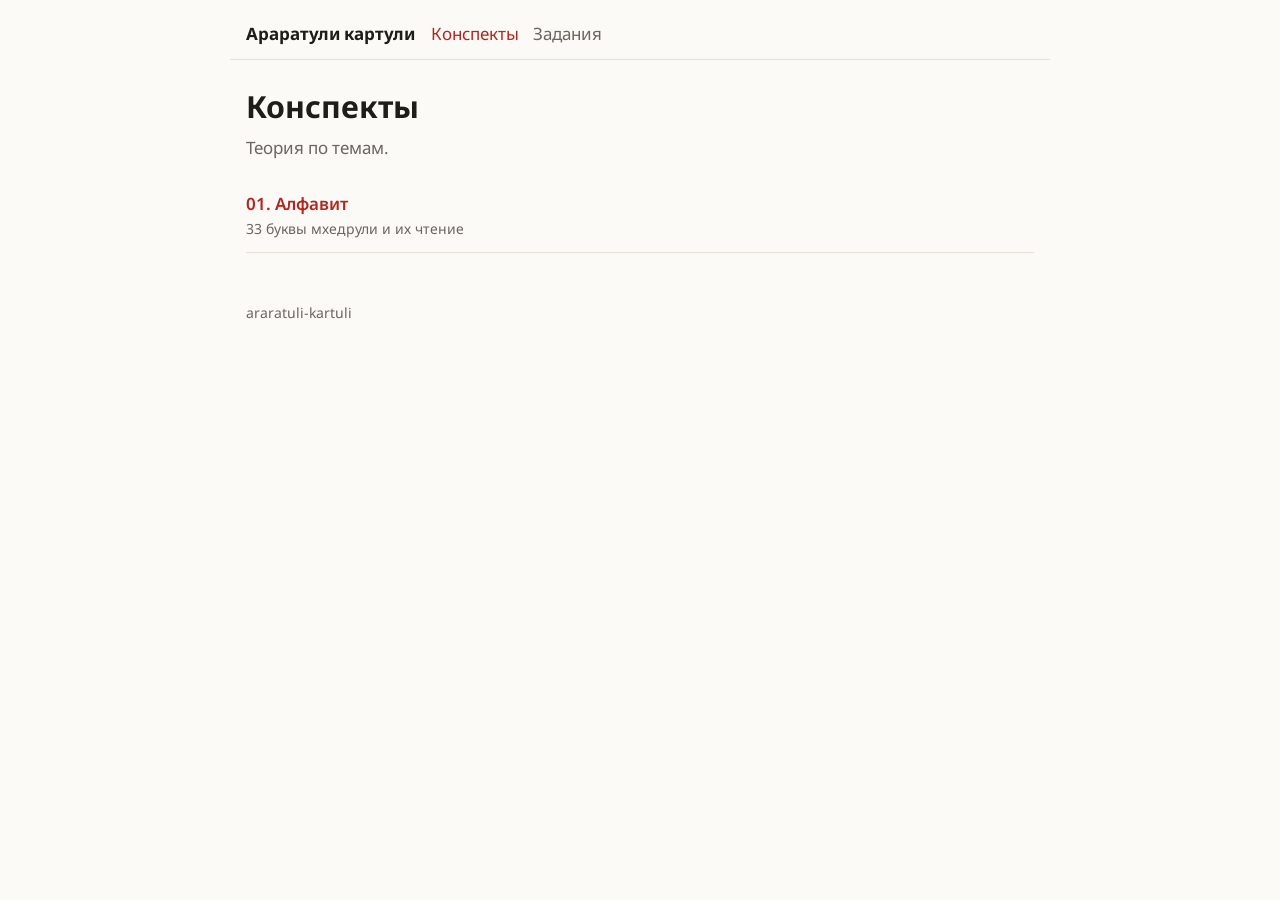
==== konspekty/index.html @ 2cd641ff "Add static site scaffold for Georgian notes and exercises Home page, two sections (konspekty, zadani" ====
<!doctype html>
<html lang="ru">
<head>
  <meta charset="utf-8">
  <meta name="viewport" content="width=device-width, initial-scale=1">
  <title>Конспекты — Араратули картули</title>
  <link rel="stylesheet" href="../assets/style.css">
</head>
<body>
  <header class="site">
    <a class="logo" href="../">Араратули картули</a>
    <nav>
      <a href="./" aria-current="page">Конспекты</a>
      <a href="../zadaniya/">Задания</a>
    </nav>
  </header>

  <main>
    <h1>Конспекты</h1>
    <p class="lead">Теория по темам.</p>

    <!-- Новый конспект: добавьте <li> в этот список -->
    <ul class="materials">
      <li>
        <a href="01-alfavit.html">01. Алфавит</a>
        <span class="meta">33 буквы мхедрули и их чтение</span>
      </li>
    </ul>
  </main>

  <footer class="site">araratuli-kartuli</footer>
</body>
</html>
---- assets/style.css ----
/* Общие стили для всех страниц */
@import url("https://fonts.googleapis.com/css2?family=Noto+Sans+Georgian:wght@400;600;700&family=Noto+Sans:wght@400;600;700&display=swap");

:root {
  --bg: #fbfaf7;
  --surface: #ffffff;
  --text: #1f1d1a;
  --muted: #6b665e;
  --border: #e4e0d8;
  --accent: #b3261e;      /* красный — как на грузинском флаге */
  --accent-soft: #fbe9e7;
  --ok: #1e7b3a;
  --ok-soft: #e3f4e8;
  --bad: #b3261e;
  --bad-soft: #fbe9e7;
  --radius: 10px;
  --font: "Noto Sans", "Noto Sans Georgian", system-ui, sans-serif;
}

@media (prefers-color-scheme: dark) {
  :root {
    --bg: #171614;
    --surface: #211f1c;
    --text: #ece8e1;
    --muted: #a39d93;
    --border: #3a3631;
    --accent: #ef6b5f;
    --accent-soft: #3a211e;
    --ok: #6fcf8a;
    --ok-soft: #1d3324;
    --bad: #ef6b5f;
    --bad-soft: #3a211e;
  }
}

* { box-sizing: border-box; }

body {
  margin: 0;
  background: var(--bg);
  color: var(--text);
  font-family: var(--font);
  font-size: 17px;
  line-height: 1.6;
}

main, header.site, footer.site {
  max-width: 820px;
  margin: 0 auto;
  padding: 0 16px;
}

header.site {
  display: flex;
  align-items: baseline;
  gap: 16px;
  flex-wrap: wrap;
  padding-top: 20px;
  padding-bottom: 12px;
  border-bottom: 1px solid var(--border);
}
header.site .logo { font-weight: 700; color: var(--text); text-decoration: none; }
header.site nav { display: flex; gap: 14px; }
header.site nav a { color: var(--muted); text-decoration: none; }
header.site nav a:hover, header.site nav a[aria-current="page"] { color: var(--accent); }

footer.site { color: var(--muted); font-size: 14px; padding-top: 32px; padding-bottom: 32px; }

a { color: var(--accent); }
h1 { font-size: 1.9rem; line-height: 1.25; margin: 28px 0 8px; }
h2 { font-size: 1.35rem; margin-top: 32px; }
.lead { color: var(--muted); margin-top: 0; }

/* Грузинский текст и транслитерация */
.ka { font-family: "Noto Sans Georgian", var(--font); }
.big { font-size: 1.6em; }
.tr { color: var(--muted); font-style: italic; }

/* Карточки на главной */
.cards { display: grid; grid-template-columns: repeat(auto-fit, minmax(240px, 1fr)); gap: 16px; margin: 24px 0; }
.card {
  display: block;
  padding: 20px;
  background: var(--surface);
  border: 1px solid var(--border);
  border-radius: var(--radius);
  color: var(--text);
  text-decoration: none;
}
.card:hover { border-color: var(--accent); }
.card h2 { margin: 0 0 6px; }
.card p { margin: 0; color: var(--muted); }

/* Списки материалов */
ul.materials { list-style: none; padding: 0; }
ul.materials li { padding: 12px 0; border-bottom: 1px solid var(--border); }
ul.materials a { font-weight: 600; text-decoration: none; }
ul.materials .meta { display: block; color: var(--muted); font-size: 14px; }

/* Таблицы */
.table-wrap { overflow-x: auto; }
table { border-collapse: collapse; width: 100%; background: var(--surface); }
th, td { border: 1px solid var(--border); padding: 6px 10px; text-align: left; }
th { background: var(--accent-soft); }

/* Блоки-заметки */
.note {
  background: var(--accent-soft);
  border-left: 4px solid var(--accent);
  padding: 10px 14px;
  border-radius: 6px;
  margin: 16px 0;
}

/* Задания */
.exercise {
  background: var(--surface);
  border: 1px solid var(--border);
  border-radius: var(--radius);
  padding: 16px 18px;
  margin: 20px 0;
}
.exercise h2 { margin-top: 0; }
.exercise ol { padding-left: 22px; }
.exercise li { margin: 10px 0; }
.exercise input[type="text"] {
  font: inherit;
  padding: 4px 8px;
  border: 1px solid var(--border);
  border-radius: 6px;
  background: var(--bg);
  color: var(--text);
  min-width: 160px;
}
.exercise input.correct { border-color: var(--ok); background: var(--ok-soft); }
.exercise input.wrong { border-color: var(--bad); background: var(--bad-soft); }
.exercise label { display: block; cursor: pointer; }
.exercise label.correct { color: var(--ok); font-weight: 600; }
.exercise label.wrong { color: var(--bad); }
.exercise .actions { display: flex; gap: 10px; margin-top: 12px; flex-wrap: wrap; }
.exercise .result { margin-top: 10px; font-weight: 600; }

button {
  font: inherit;
  padding: 6px 14px;
  border-radius: 6px;
  border: 1px solid var(--accent);
  background: var(--accent);
  color: #fff;
  cursor: pointer;
}
button.secondary { background: transparent; color: var(--accent); }
.answer[hidden] { display: none; }
.answer { color: var(--muted); }
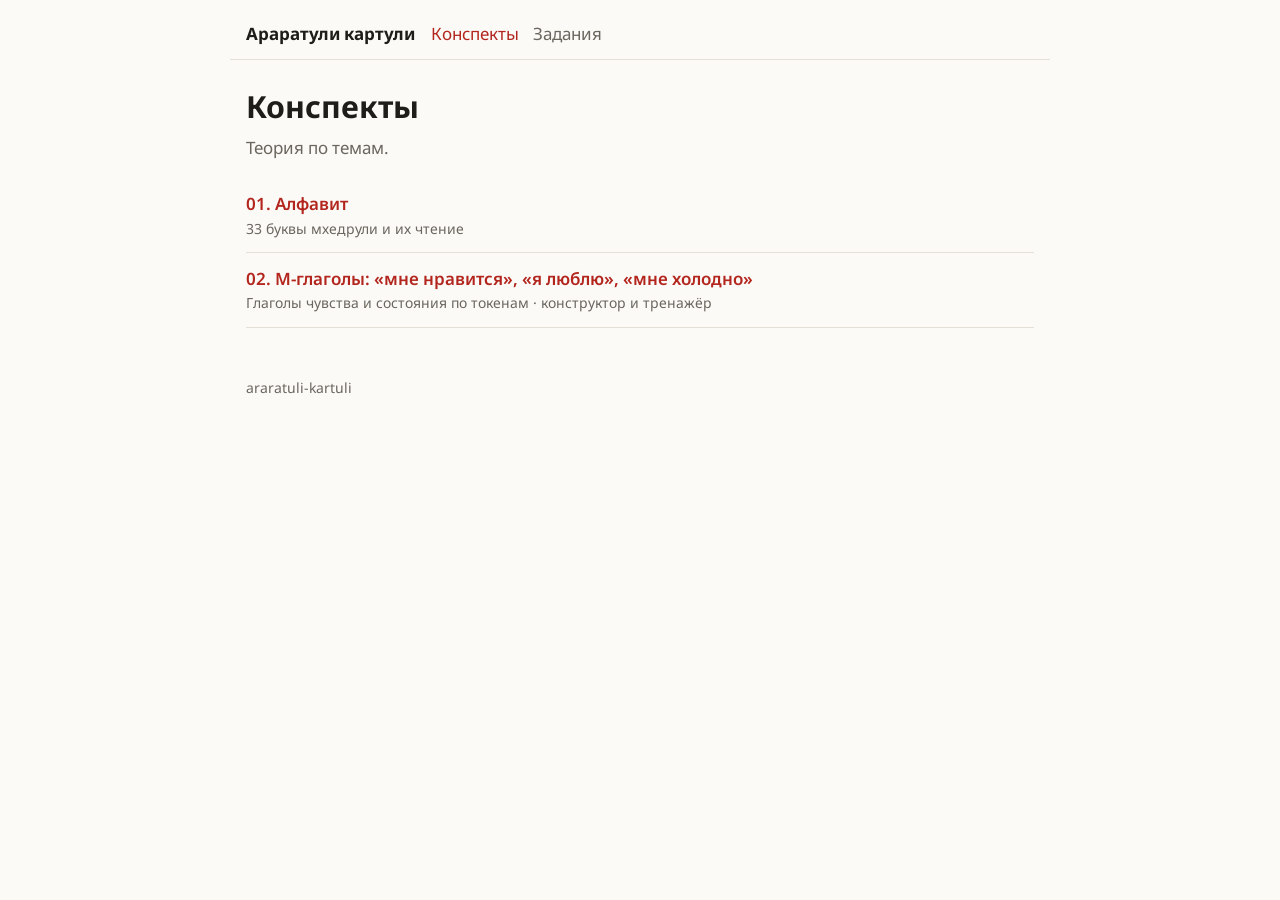
==== commit 00650ec5: "Add M-verbs notes and possession verbs 60-sentence exercise Notes: M-verbs of feeling and state brok" ====
--- a/konspekty/index.html
+++ b/konspekty/index.html
@@ -25,6 +25,10 @@
         <a href="01-alfavit.html">01. Алфавит</a>
         <span class="meta">33 буквы мхедрули и их чтение</span>
       </li>
+      <li>
+        <a href="02-m-glagoly.html">02. М‑глаголы: «мне нравится», «я люблю», «мне холодно»</a>
+        <span class="meta">Глаголы чувства и состояния по токенам · конструктор и тренажёр</span>
+      </li>
     </ul>
   </main>
 
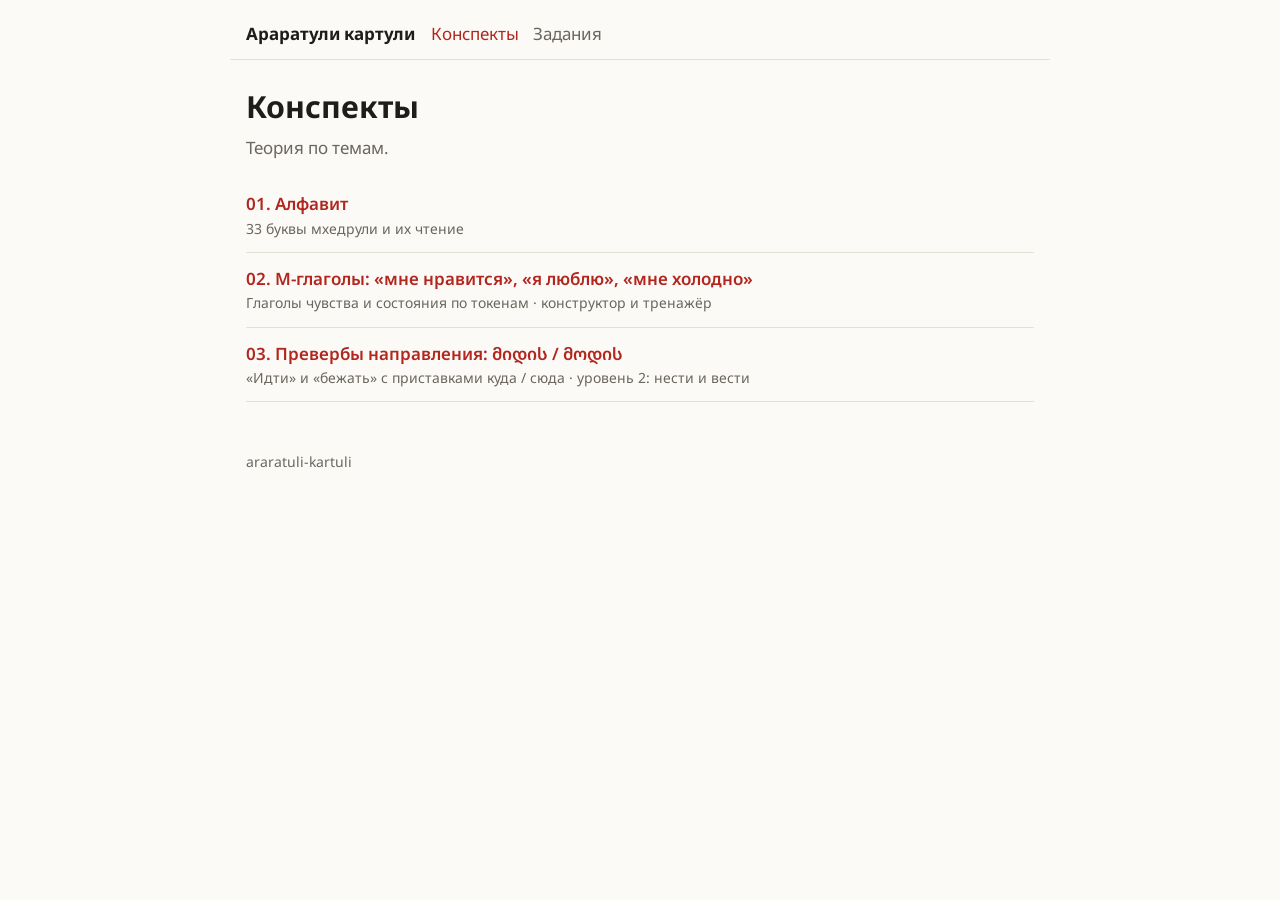
==== commit dc546a18: "Add preverbs notes and exercise (go / run, carry / lead) Notes: directional preverbs on two verbs (დ" ====
--- a/konspekty/index.html
+++ b/konspekty/index.html
@@ -29,6 +29,10 @@
         <a href="02-m-glagoly.html">02. М‑глаголы: «мне нравится», «я люблю», «мне холодно»</a>
         <span class="meta">Глаголы чувства и состояния по токенам · конструктор и тренажёр</span>
       </li>
+      <li>
+        <a href="03-preverby.html">03. Превербы направления: <span class="ka">მიდის / მოდის</span></a>
+        <span class="meta">«Идти» и «бежать» с приставками куда / сюда · уровень 2: нести и вести</span>
+      </li>
     </ul>
   </main>
 
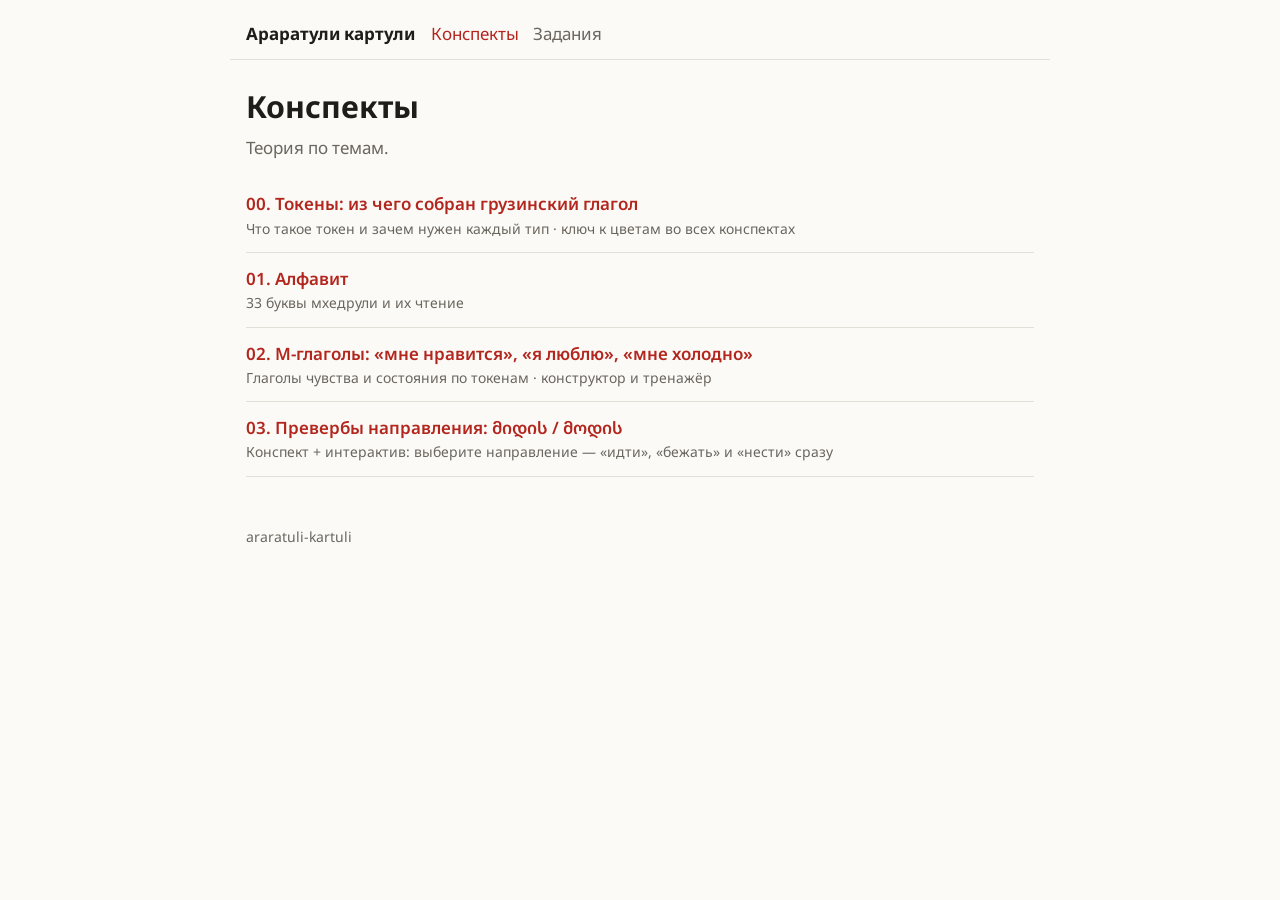
==== commit 8b2900ab: "List tokens explainer and updated preverbs notes in notes index Co-Authored-By: Claude Opus 5.5 <nor" ====
--- a/konspekty/index.html
+++ b/konspekty/index.html
@@ -22,6 +22,10 @@
     <!-- Новый конспект: добавьте <li> в этот список -->
     <ul class="materials">
       <li>
+        <a href="00-tokeny.html">00. Токены: из чего собран грузинский глагол</a>
+        <span class="meta">Что такое токен и зачем нужен каждый тип · ключ к цветам во всех конспектах</span>
+      </li>
+      <li>
         <a href="01-alfavit.html">01. Алфавит</a>
         <span class="meta">33 буквы мхедрули и их чтение</span>
       </li>
@@ -31,7 +35,7 @@
       </li>
       <li>
         <a href="03-preverby.html">03. Превербы направления: <span class="ka">მიდის / მოდის</span></a>
-        <span class="meta">«Идти» и «бежать» с приставками куда / сюда · уровень 2: нести и вести</span>
+        <span class="meta">Конспект + интерактив: выберите направление — «идти», «бежать» и «нести» сразу</span>
       </li>
     </ul>
   </main>
